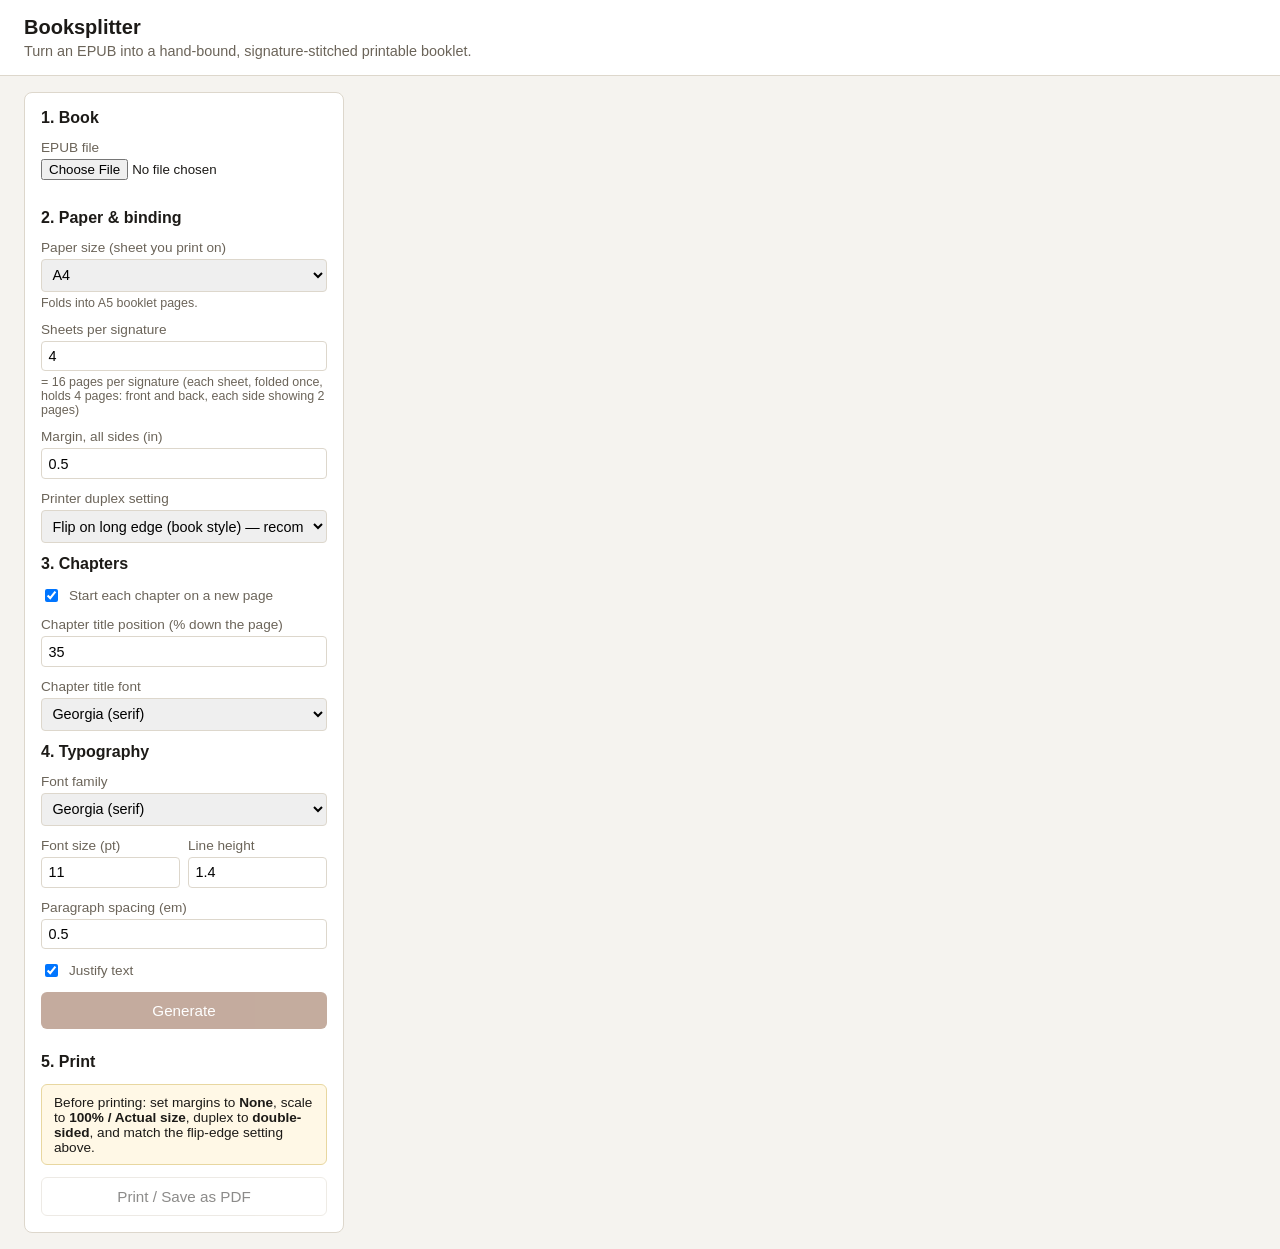
==== index.html @ 98b33857 "Initial commit: EPUB to signature-stitched booklet converter Client-side static app that parses an E" ====
<!doctype html>
<html lang="en">
<head>
<meta charset="utf-8">
<meta name="viewport" content="width=device-width, initial-scale=1">
<title>Booksplitter</title>
<link rel="stylesheet" href="style.css">
<style id="pageSizeStyle"></style>
</head>
<body>
<header>
  <h1>Booksplitter</h1>
  <p>Turn an EPUB into a hand-bound, signature-stitched printable booklet.</p>
</header>

<div class="layout">
  <div class="panel no-print">
    <h2>1. Book</h2>
    <div class="field">
      <label for="fileInput">EPUB file</label>
      <input type="file" id="fileInput" accept=".epub">
    </div>
    <div id="bookInfo" class="status"></div>

    <h2>2. Paper &amp; binding</h2>
    <div class="field">
      <label for="paperSize">Paper size (sheet you print on)</label>
      <select id="paperSize">
        <option value="a4">A4</option>
        <option value="letter">Letter</option>
      </select>
      <div id="paperSizeInfo" class="hint"></div>
    </div>
    <div class="field">
      <label for="signatureSheetCount">Sheets per signature</label>
      <input type="number" id="signatureSheetCount" min="1" max="20" value="4">
      <div id="signatureSheetCountInfo" class="hint"></div>
    </div>
    <div class="field">
      <label for="marginIn">Margin, all sides (in)</label>
      <input type="number" id="marginIn" min="0" step="0.05" value="0.5">
    </div>
    <div class="field">
      <label for="duplexFlipEdge">Printer duplex setting</label>
      <select id="duplexFlipEdge">
        <option value="long">Flip on long edge (book style) — recommended</option>
        <option value="short">Flip on short edge (tablet style)</option>
      </select>
    </div>

    <h2>3. Chapters</h2>
    <div class="field checkbox">
      <input type="checkbox" id="chapterStartNewPage" checked>
      <label for="chapterStartNewPage">Start each chapter on a new page</label>
    </div>
    <div class="field">
      <label for="chapterTitleOffsetPercent">Chapter title position (% down the page)</label>
      <input type="number" id="chapterTitleOffsetPercent" min="0" max="80" step="5" value="35">
    </div>
    <div class="field">
      <label for="chapterTitleFontFamily">Chapter title font</label>
      <select id="chapterTitleFontFamily">
        <option value="Georgia, 'Times New Roman', serif">Georgia (serif)</option>
        <option value="'Times New Roman', Times, serif">Times New Roman</option>
        <option value="'Palatino Linotype', Palatino, serif">Palatino</option>
        <option value="Arial, Helvetica, sans-serif">Arial (sans)</option>
        <option value="'Trebuchet MS', sans-serif">Trebuchet (sans)</option>
        <option value="'Courier New', Courier, monospace">Courier (monospace)</option>
      </select>
    </div>

    <h2>4. Typography</h2>
    <div class="field">
      <label for="fontFamily">Font family</label>
      <select id="fontFamily">
        <option value="Georgia, 'Times New Roman', serif">Georgia (serif)</option>
        <option value="'Times New Roman', Times, serif">Times New Roman</option>
        <option value="Arial, Helvetica, sans-serif">Arial (sans)</option>
        <option value="'Courier New', Courier, monospace">Courier (monospace)</option>
      </select>
    </div>
    <div class="row-2">
      <div class="field">
        <label for="fontSizePt">Font size (pt)</label>
        <input type="number" id="fontSizePt" min="6" max="24" step="0.5" value="11">
      </div>
      <div class="field">
        <label for="lineHeight">Line height</label>
        <input type="number" id="lineHeight" min="1" max="3" step="0.05" value="1.4">
      </div>
    </div>
    <div class="field">
      <label for="paragraphSpacingEm">Paragraph spacing (em)</label>
      <input type="number" id="paragraphSpacingEm" min="0" max="3" step="0.1" value="0.5">
    </div>
    <div class="field checkbox">
      <input type="checkbox" id="justify" checked>
      <label for="justify">Justify text</label>
    </div>

    <button id="generateBtn" disabled>Generate</button>
    <div id="status" class="status"></div>

    <h2>5. Print</h2>
    <div class="print-instructions">
      Before printing: set margins to <strong>None</strong>, scale to <strong>100% / Actual size</strong>,
      duplex to <strong>double-sided</strong>, and match the flip-edge setting above.
    </div>
    <button id="printBtn" class="secondary" disabled>Print / Save as PDF</button>
  </div>

  <div id="preview" class="preview"></div>
</div>

<script src="vendor/jszip.min.js"></script>
<script src="impose.js"></script>
<script src="reflow.js"></script>
<script src="epub.js"></script>
<script src="paginate.js"></script>
<script src="render.js"></script>
<script src="app.js"></script>
</body>
</html>
---- style.css ----
:root {
  color-scheme: light dark;
  --bg: #f5f3ef;
  --panel: #ffffff;
  --text: #1c1a17;
  --muted: #6b6459;
  --border: #ddd7cc;
  --accent: #8a5a3f;
}

* { box-sizing: border-box; }

body {
  margin: 0;
  font-family: -apple-system, "Segoe UI", Arial, sans-serif;
  background: var(--bg);
  color: var(--text);
}

header {
  padding: 1rem 1.5rem;
  background: var(--panel);
  border-bottom: 1px solid var(--border);
}

header h1 {
  margin: 0;
  font-size: 1.25rem;
}

header p {
  margin: 0.25rem 0 0;
  color: var(--muted);
  font-size: 0.9rem;
}

.layout {
  display: grid;
  grid-template-columns: 320px 1fr;
  gap: 1rem;
  padding: 1rem 1.5rem;
  align-items: start;
}

.panel {
  background: var(--panel);
  border: 1px solid var(--border);
  border-radius: 8px;
  padding: 1rem;
}

.panel h2 {
  margin-top: 0;
  font-size: 1rem;
}

.field {
  margin-bottom: 0.75rem;
}

.field label {
  display: block;
  font-size: 0.85rem;
  margin-bottom: 0.25rem;
  color: var(--muted);
}

.field input[type="number"],
.field input[type="text"],
.field select {
  width: 100%;
  padding: 0.4rem;
  border: 1px solid var(--border);
  border-radius: 4px;
  font-size: 0.9rem;
}

.hint {
  font-size: 0.78rem;
  color: var(--muted);
  margin-top: 0.25rem;
}

.field.checkbox {
  display: flex;
  align-items: center;
  gap: 0.5rem;
}
.field.checkbox label { margin: 0; }

.row-2 {
  display: grid;
  grid-template-columns: 1fr 1fr;
  gap: 0.5rem;
}

button {
  width: 100%;
  padding: 0.6rem;
  border: none;
  border-radius: 6px;
  background: var(--accent);
  color: white;
  font-size: 0.95rem;
  cursor: pointer;
}
button:disabled { opacity: 0.5; cursor: not-allowed; }
button.secondary {
  background: transparent;
  border: 1px solid var(--border);
  color: var(--text);
}

.status {
  font-size: 0.85rem;
  color: var(--muted);
  min-height: 1.2em;
  margin-top: 0.5rem;
}
.status.error { color: #b3261e; }

.print-instructions {
  background: #fff8e6;
  border: 1px solid #e8d7a0;
  border-radius: 6px;
  padding: 0.6rem 0.75rem;
  font-size: 0.85rem;
  margin-bottom: 0.75rem;
}

/* --- Preview / print area --- */

.signature-header {
  font-weight: 600;
  margin: 1.5rem 0 0.5rem;
  padding: 0.4rem 0.6rem;
  background: var(--panel);
  border: 1px solid var(--border);
  border-radius: 4px;
  display: inline-block;
}

.sheets-container {
  display: flex;
  flex-direction: column;
  align-items: center;
  gap: 1rem;
  overflow-x: auto;
  max-width: 100%;
}

.sheet {
  background: white;
  border: 1px solid var(--border);
  box-shadow: 0 1px 4px rgba(0,0,0,0.08);
  position: relative;
  /* Scale the preview down for screen viewing without affecting print (which
     overrides `zoom` back to normal below). `zoom` (unlike `transform: scale`)
     changes layout size too, so it doesn't need the percentage-margin hack
     that `transform` would (percentage margins resolve against the containing
     block's width, not height, so they can't reliably compensate for a
     transform-scaled element's unchanged layout box). */
  zoom: 0.5;
}

.sheet-label {
  position: absolute;
  top: 4px;
  left: 4px;
  font-size: 10px;
  color: var(--muted);
  background: rgba(255,255,255,0.85);
  padding: 1px 4px;
  border-radius: 3px;
}

.sheet-side-row {
  display: flex;
  width: 100%;
  height: 100%;
}

.slot {
  overflow: hidden;
  border-right: 1px dashed var(--border);
}
.slot:last-child { border-right: none; }
.slot.blank {
  background: repeating-linear-gradient(45deg, #fafafa, #fafafa 10px, #f0efe9 10px, #f0efe9 20px);
}

.page {
  overflow: hidden;
}

@media print {
  body * { visibility: hidden; }
  .sheets-container, .sheets-container * { visibility: visible; }
  .sheets-container {
    position: absolute;
    top: 0; left: 0;
  }
  .no-print { display: none !important; }
  .sheet {
    zoom: 1;
    box-shadow: none;
    border: none;
    page-break-after: always;
  }
  @page { margin: 0; }
}
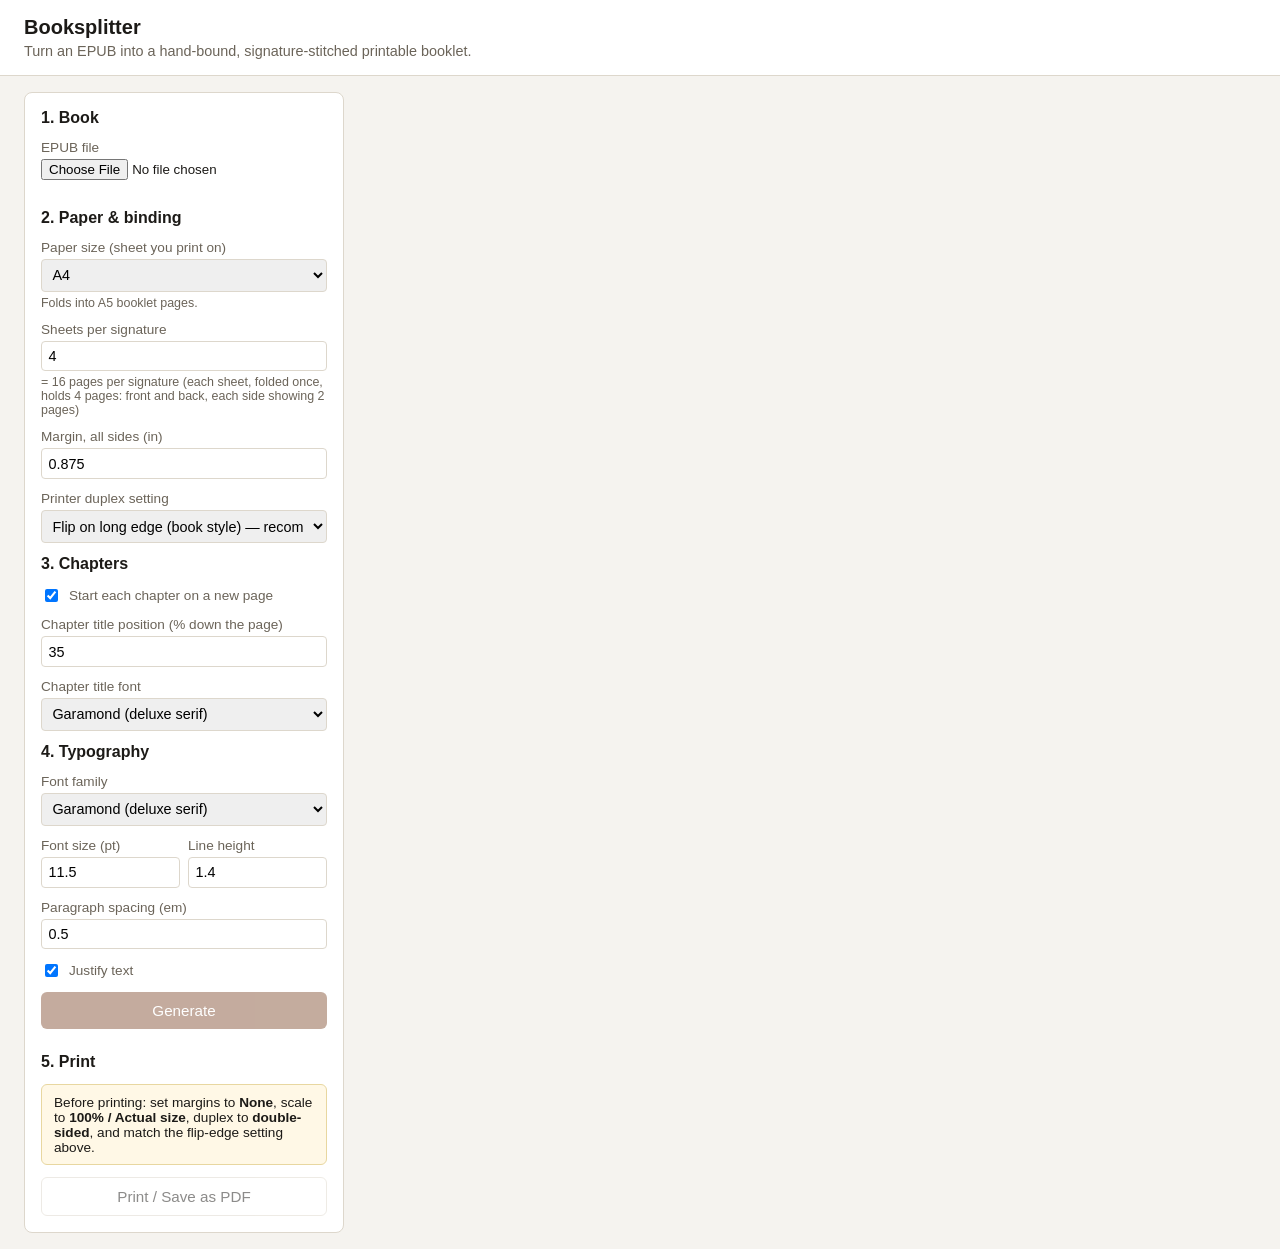
==== commit a07c4968: "Default to a deluxe "Oxford"-style layout Sets defaults closer to a premium fiction-novel layout: a " ====
--- a/index.html
+++ b/index.html
@@ -38,7 +38,7 @@
     </div>
     <div class="field">
       <label for="marginIn">Margin, all sides (in)</label>
-      <input type="number" id="marginIn" min="0" step="0.05" value="0.5">
+      <input type="number" id="marginIn" min="0" step="0.05" value="0.875">
     </div>
     <div class="field">
       <label for="duplexFlipEdge">Printer duplex setting</label>
@@ -60,6 +60,7 @@
     <div class="field">
       <label for="chapterTitleFontFamily">Chapter title font</label>
       <select id="chapterTitleFontFamily">
+        <option value="Garamond, Baskerville, 'Palatino Linotype', Palatino, Georgia, serif" selected>Garamond (deluxe serif)</option>
         <option value="Georgia, 'Times New Roman', serif">Georgia (serif)</option>
         <option value="'Times New Roman', Times, serif">Times New Roman</option>
         <option value="'Palatino Linotype', Palatino, serif">Palatino</option>
@@ -73,6 +74,7 @@
     <div class="field">
       <label for="fontFamily">Font family</label>
       <select id="fontFamily">
+        <option value="Garamond, Baskerville, 'Palatino Linotype', Palatino, Georgia, serif" selected>Garamond (deluxe serif)</option>
         <option value="Georgia, 'Times New Roman', serif">Georgia (serif)</option>
         <option value="'Times New Roman', Times, serif">Times New Roman</option>
         <option value="Arial, Helvetica, sans-serif">Arial (sans)</option>
@@ -82,7 +84,7 @@
     <div class="row-2">
       <div class="field">
         <label for="fontSizePt">Font size (pt)</label>
-        <input type="number" id="fontSizePt" min="6" max="24" step="0.5" value="11">
+        <input type="number" id="fontSizePt" min="6" max="24" step="0.5" value="11.5">
       </div>
       <div class="field">
         <label for="lineHeight">Line height</label>
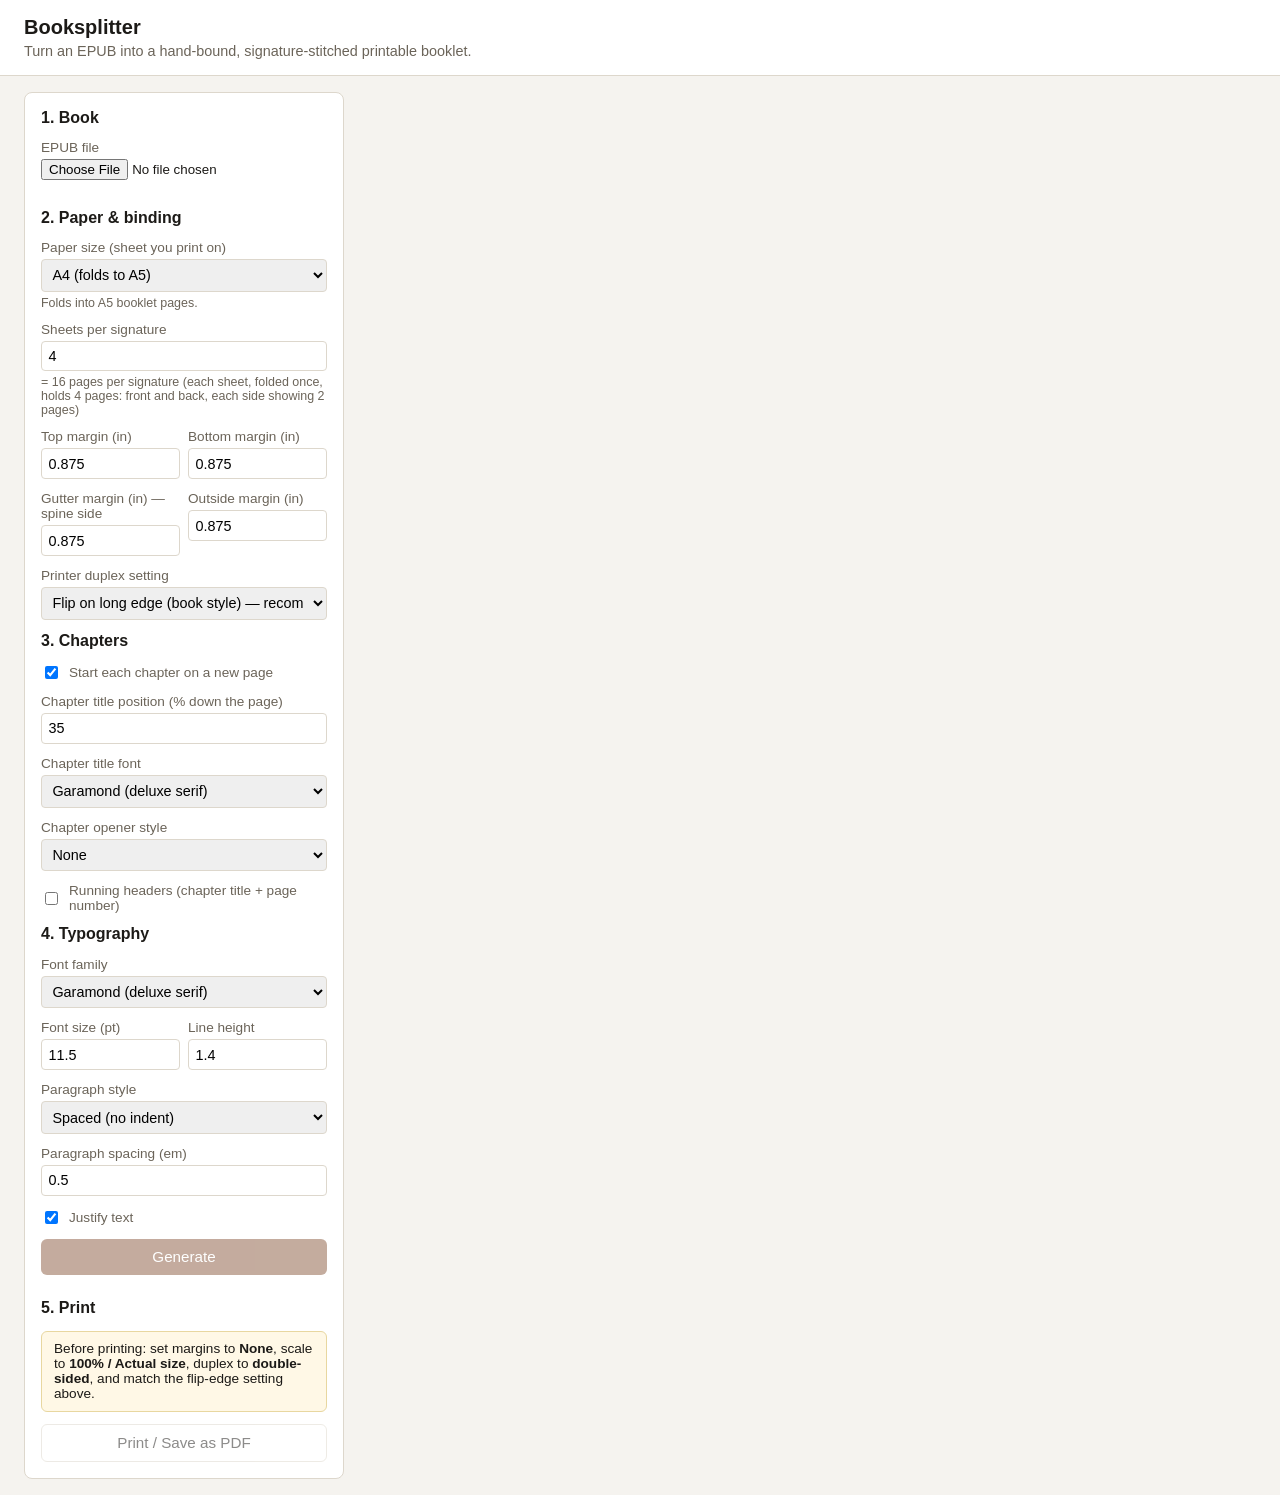
==== commit 1c0022ad: "." ====
--- a/index.html
+++ b/index.html
@@ -26,8 +26,9 @@
     <div class="field">
       <label for="paperSize">Paper size (sheet you print on)</label>
       <select id="paperSize">
-        <option value="a4">A4</option>
-        <option value="letter">Letter</option>
+        <option value="a4">A4 (folds to A5)</option>
+        <option value="letter">Letter (folds to 5.5"×8.5")</option>
+        <option value="trade6x9">Custom 9"×12" (folds to 6"×9" trade)</option>
       </select>
       <div id="paperSizeInfo" class="hint"></div>
     </div>
@@ -36,9 +37,25 @@
       <input type="number" id="signatureSheetCount" min="1" max="20" value="4">
       <div id="signatureSheetCountInfo" class="hint"></div>
     </div>
-    <div class="field">
-      <label for="marginIn">Margin, all sides (in)</label>
-      <input type="number" id="marginIn" min="0" step="0.05" value="0.875">
+    <div class="row-2">
+      <div class="field">
+        <label for="marginTopIn">Top margin (in)</label>
+        <input type="number" id="marginTopIn" min="0" step="0.05" value="0.875">
+      </div>
+      <div class="field">
+        <label for="marginBottomIn">Bottom margin (in)</label>
+        <input type="number" id="marginBottomIn" min="0" step="0.05" value="0.875">
+      </div>
+    </div>
+    <div class="row-2">
+      <div class="field">
+        <label for="marginGutterIn">Gutter margin (in) — spine side</label>
+        <input type="number" id="marginGutterIn" min="0" step="0.05" value="0.875">
+      </div>
+      <div class="field">
+        <label for="marginOutsideIn">Outside margin (in)</label>
+        <input type="number" id="marginOutsideIn" min="0" step="0.05" value="0.875">
+      </div>
     </div>
     <div class="field">
       <label for="duplexFlipEdge">Printer duplex setting</label>
@@ -69,6 +86,18 @@
         <option value="'Courier New', Courier, monospace">Courier (monospace)</option>
       </select>
     </div>
+    <div class="field">
+      <label for="chapterOpenerStyle">Chapter opener style</label>
+      <select id="chapterOpenerStyle">
+        <option value="none" selected>None</option>
+        <option value="dropcap">Drop cap</option>
+        <option value="smallcaps">Small caps (first line)</option>
+      </select>
+    </div>
+    <div class="field checkbox">
+      <input type="checkbox" id="runningHeaders">
+      <label for="runningHeaders">Running headers (chapter title + page number)</label>
+    </div>
 
     <h2>4. Typography</h2>
     <div class="field">
@@ -92,8 +121,19 @@
       </div>
     </div>
     <div class="field">
+      <label for="paragraphStyle">Paragraph style</label>
+      <select id="paragraphStyle">
+        <option value="block" selected>Spaced (no indent)</option>
+        <option value="indent">Indented (no indent on chapter openers)</option>
+      </select>
+    </div>
+    <div class="field">
       <label for="paragraphSpacingEm">Paragraph spacing (em)</label>
       <input type="number" id="paragraphSpacingEm" min="0" max="3" step="0.1" value="0.5">
+    </div>
+    <div class="field">
+      <label for="indentEm">First-line indent (em)</label>
+      <input type="number" id="indentEm" min="0" max="5" step="0.1" value="1.5">
     </div>
     <div class="field checkbox">
       <input type="checkbox" id="justify" checked>
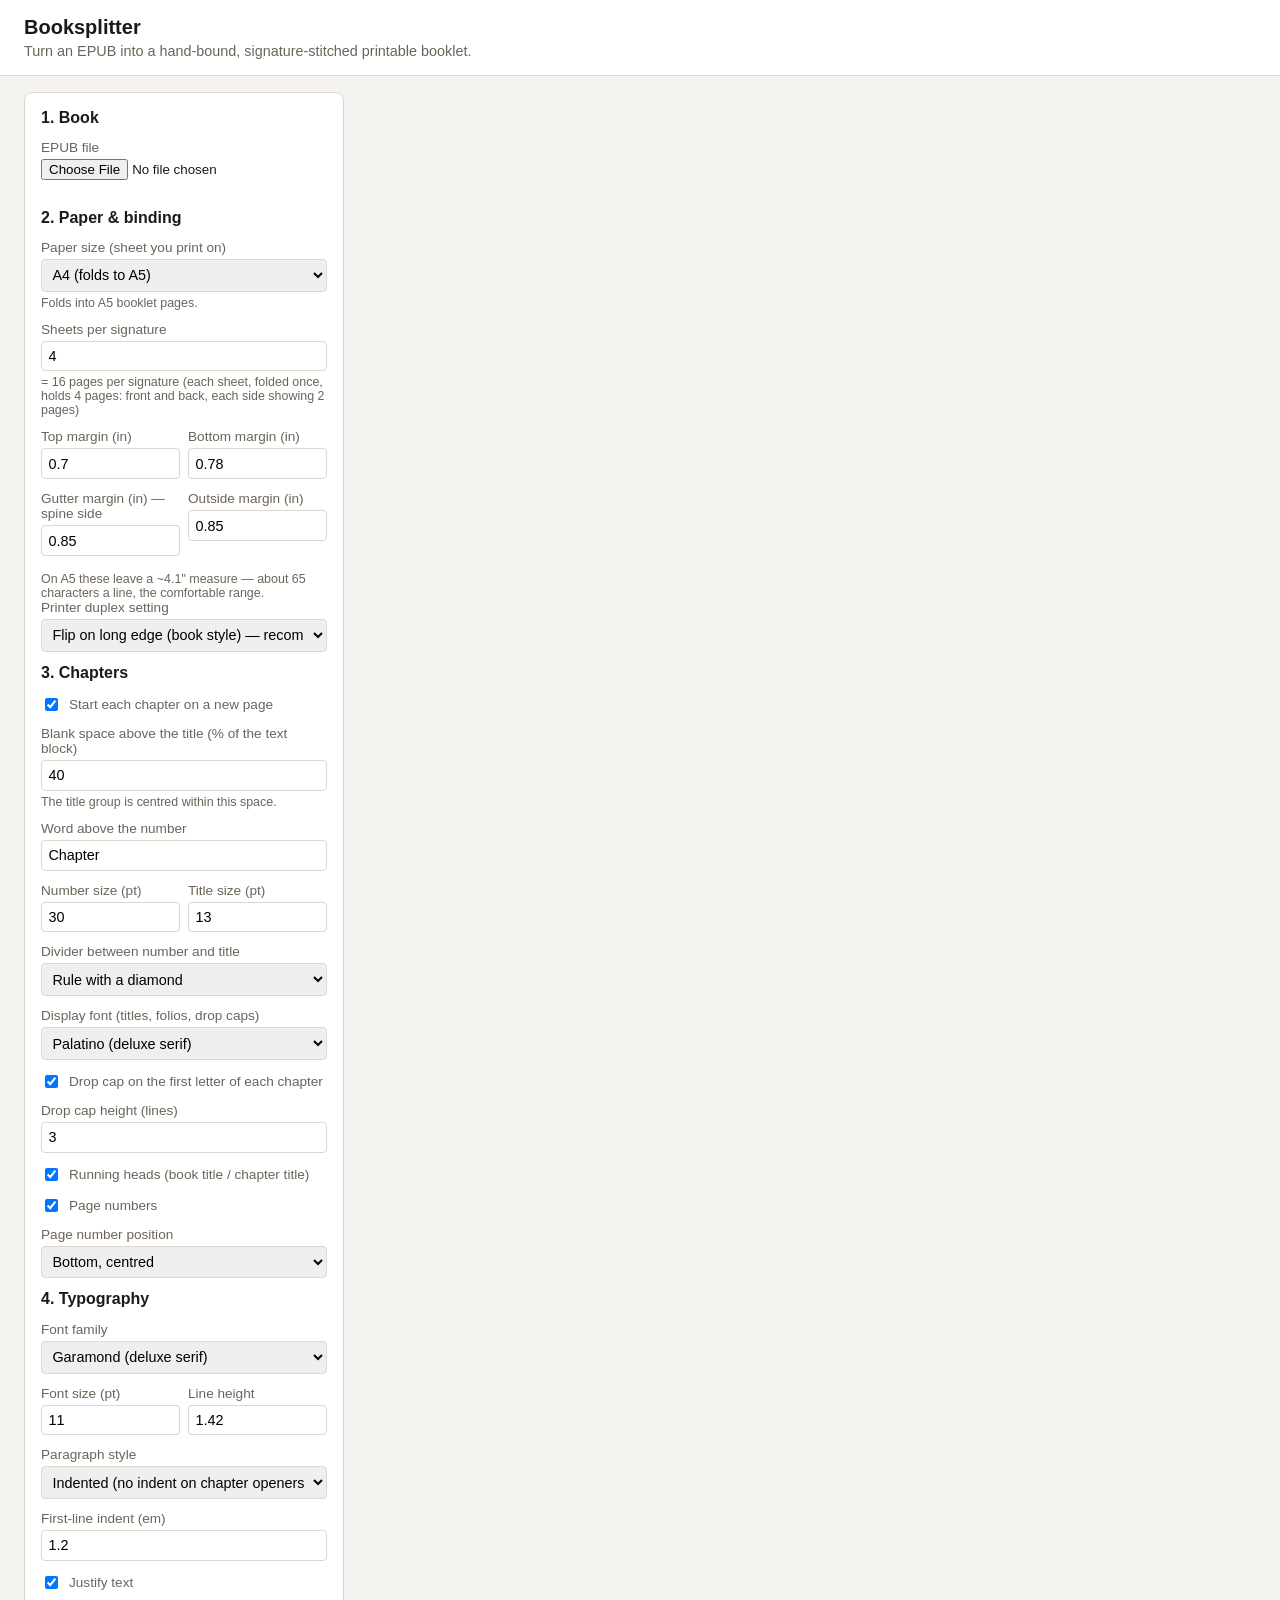
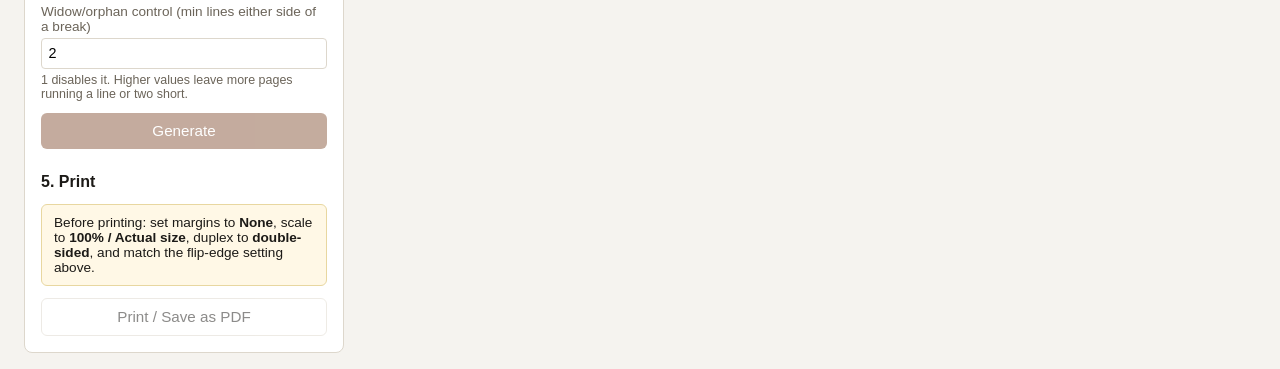
==== commit 20bc92c2: "Even the inner/outer margins, and sit the drop cap on its lines The gutter/outside difference goes 0" ====
--- a/index.html
+++ b/index.html
@@ -1,4 +1,10 @@
 <!doctype html>
+<!--
+  UNMAINTAINED. Superseded by render.html, driven by book.config.json via
+  build.mjs (see .claude/skills/booksplitter/SKILL.md). Kept for reference only —
+  this form duplicates the settings schema and is not kept in sync with
+  reflow.js DEFAULT_SETTINGS. Add new settings to book.config.json, not here.
+-->
 <html lang="en">
 <head>
 <meta charset="utf-8">
@@ -40,22 +46,25 @@
     <div class="row-2">
       <div class="field">
         <label for="marginTopIn">Top margin (in)</label>
-        <input type="number" id="marginTopIn" min="0" step="0.05" value="0.875">
+        <input type="number" id="marginTopIn" min="0" step="0.05" value="0.7">
       </div>
       <div class="field">
         <label for="marginBottomIn">Bottom margin (in)</label>
-        <input type="number" id="marginBottomIn" min="0" step="0.05" value="0.875">
+        <input type="number" id="marginBottomIn" min="0" step="0.05" value="0.78">
       </div>
     </div>
     <div class="row-2">
       <div class="field">
         <label for="marginGutterIn">Gutter margin (in) — spine side</label>
-        <input type="number" id="marginGutterIn" min="0" step="0.05" value="0.875">
+        <input type="number" id="marginGutterIn" min="0" step="0.05" value="0.85">
       </div>
       <div class="field">
         <label for="marginOutsideIn">Outside margin (in)</label>
-        <input type="number" id="marginOutsideIn" min="0" step="0.05" value="0.875">
-      </div>
+        <input type="number" id="marginOutsideIn" min="0" step="0.05" value="0.85">
+      </div>
+    </div>
+    <div class="hint">
+      On A5 these leave a ~4.1" measure — about 65 characters a line, the comfortable range.
     </div>
     <div class="field">
       <label for="duplexFlipEdge">Printer duplex setting</label>
@@ -71,32 +80,65 @@
       <label for="chapterStartNewPage">Start each chapter on a new page</label>
     </div>
     <div class="field">
-      <label for="chapterTitleOffsetPercent">Chapter title position (% down the page)</label>
-      <input type="number" id="chapterTitleOffsetPercent" min="0" max="80" step="5" value="35">
-    </div>
-    <div class="field">
-      <label for="chapterTitleFontFamily">Chapter title font</label>
-      <select id="chapterTitleFontFamily">
-        <option value="Garamond, Baskerville, 'Palatino Linotype', Palatino, Georgia, serif" selected>Garamond (deluxe serif)</option>
+      <label for="chapterOpenerSpacePercent">Blank space above the title (% of the text block)</label>
+      <input type="number" id="chapterOpenerSpacePercent" min="0" max="70" step="5" value="40">
+      <div class="hint">The title group is centred within this space.</div>
+    </div>
+    <div class="field">
+      <label for="chapterLabelText">Word above the number</label>
+      <input type="text" id="chapterLabelText" value="Chapter" placeholder="(leave empty to omit)">
+    </div>
+    <div class="row-2">
+      <div class="field">
+        <label for="chapterNumberSizePt">Number size (pt)</label>
+        <input type="number" id="chapterNumberSizePt" min="8" max="80" step="1" value="30">
+      </div>
+      <div class="field">
+        <label for="chapterNameSizePt">Title size (pt)</label>
+        <input type="number" id="chapterNameSizePt" min="6" max="40" step="0.5" value="13">
+      </div>
+    </div>
+    <div class="field">
+      <label for="chapterRuleStyle">Divider between number and title</label>
+      <select id="chapterRuleStyle">
+        <option value="ornament" selected>Rule with a diamond</option>
+        <option value="line">Plain rule</option>
+        <option value="none">None</option>
+      </select>
+    </div>
+    <div class="field">
+      <label for="chapterDisplayFontFamily">Display font (titles, folios, drop caps)</label>
+      <select id="chapterDisplayFontFamily">
+        <option value="'Palatino Linotype', Palatino, Georgia, Garamond, serif" selected>Palatino (deluxe serif)</option>
+        <option value="Garamond, Baskerville, 'Palatino Linotype', Palatino, Georgia, serif">Garamond</option>
         <option value="Georgia, 'Times New Roman', serif">Georgia (serif)</option>
         <option value="'Times New Roman', Times, serif">Times New Roman</option>
-        <option value="'Palatino Linotype', Palatino, serif">Palatino</option>
         <option value="Arial, Helvetica, sans-serif">Arial (sans)</option>
         <option value="'Trebuchet MS', sans-serif">Trebuchet (sans)</option>
-        <option value="'Courier New', Courier, monospace">Courier (monospace)</option>
-      </select>
-    </div>
-    <div class="field">
-      <label for="chapterOpenerStyle">Chapter opener style</label>
-      <select id="chapterOpenerStyle">
-        <option value="none" selected>None</option>
-        <option value="dropcap">Drop cap</option>
-        <option value="smallcaps">Small caps (first line)</option>
-      </select>
-    </div>
-    <div class="field checkbox">
-      <input type="checkbox" id="runningHeaders">
-      <label for="runningHeaders">Running headers (chapter title + page number)</label>
+      </select>
+    </div>
+    <div class="field checkbox">
+      <input type="checkbox" id="dropCap" checked>
+      <label for="dropCap">Drop cap on the first letter of each chapter</label>
+    </div>
+    <div class="field">
+      <label for="dropCapLines">Drop cap height (lines)</label>
+      <input type="number" id="dropCapLines" min="2" max="6" step="1" value="3">
+    </div>
+    <div class="field checkbox">
+      <input type="checkbox" id="runningHeaders" checked>
+      <label for="runningHeaders">Running heads (book title / chapter title)</label>
+    </div>
+    <div class="field checkbox">
+      <input type="checkbox" id="pageNumbers" checked>
+      <label for="pageNumbers">Page numbers</label>
+    </div>
+    <div class="field">
+      <label for="pageNumberPosition">Page number position</label>
+      <select id="pageNumberPosition">
+        <option value="bottom-center" selected>Bottom, centred</option>
+        <option value="bottom-outside">Bottom, outside edge</option>
+      </select>
     </div>
 
     <h2>4. Typography</h2>
@@ -113,18 +155,18 @@
     <div class="row-2">
       <div class="field">
         <label for="fontSizePt">Font size (pt)</label>
-        <input type="number" id="fontSizePt" min="6" max="24" step="0.5" value="11.5">
+        <input type="number" id="fontSizePt" min="6" max="24" step="0.5" value="11">
       </div>
       <div class="field">
         <label for="lineHeight">Line height</label>
-        <input type="number" id="lineHeight" min="1" max="3" step="0.05" value="1.4">
+        <input type="number" id="lineHeight" min="1" max="3" step="0.05" value="1.42">
       </div>
     </div>
     <div class="field">
       <label for="paragraphStyle">Paragraph style</label>
       <select id="paragraphStyle">
-        <option value="block" selected>Spaced (no indent)</option>
-        <option value="indent">Indented (no indent on chapter openers)</option>
+        <option value="indent" selected>Indented (no indent on chapter openers)</option>
+        <option value="block">Spaced (no indent)</option>
       </select>
     </div>
     <div class="field">
@@ -133,11 +175,16 @@
     </div>
     <div class="field">
       <label for="indentEm">First-line indent (em)</label>
-      <input type="number" id="indentEm" min="0" max="5" step="0.1" value="1.5">
+      <input type="number" id="indentEm" min="0" max="5" step="0.1" value="1.2">
     </div>
     <div class="field checkbox">
       <input type="checkbox" id="justify" checked>
       <label for="justify">Justify text</label>
+    </div>
+    <div class="field">
+      <label for="minLinesPerFragment">Widow/orphan control (min lines either side of a break)</label>
+      <input type="number" id="minLinesPerFragment" min="1" max="4" step="1" value="2">
+      <div class="hint">1 disables it. Higher values leave more pages running a line or two short.</div>
     </div>
 
     <button id="generateBtn" disabled>Generate</button>
